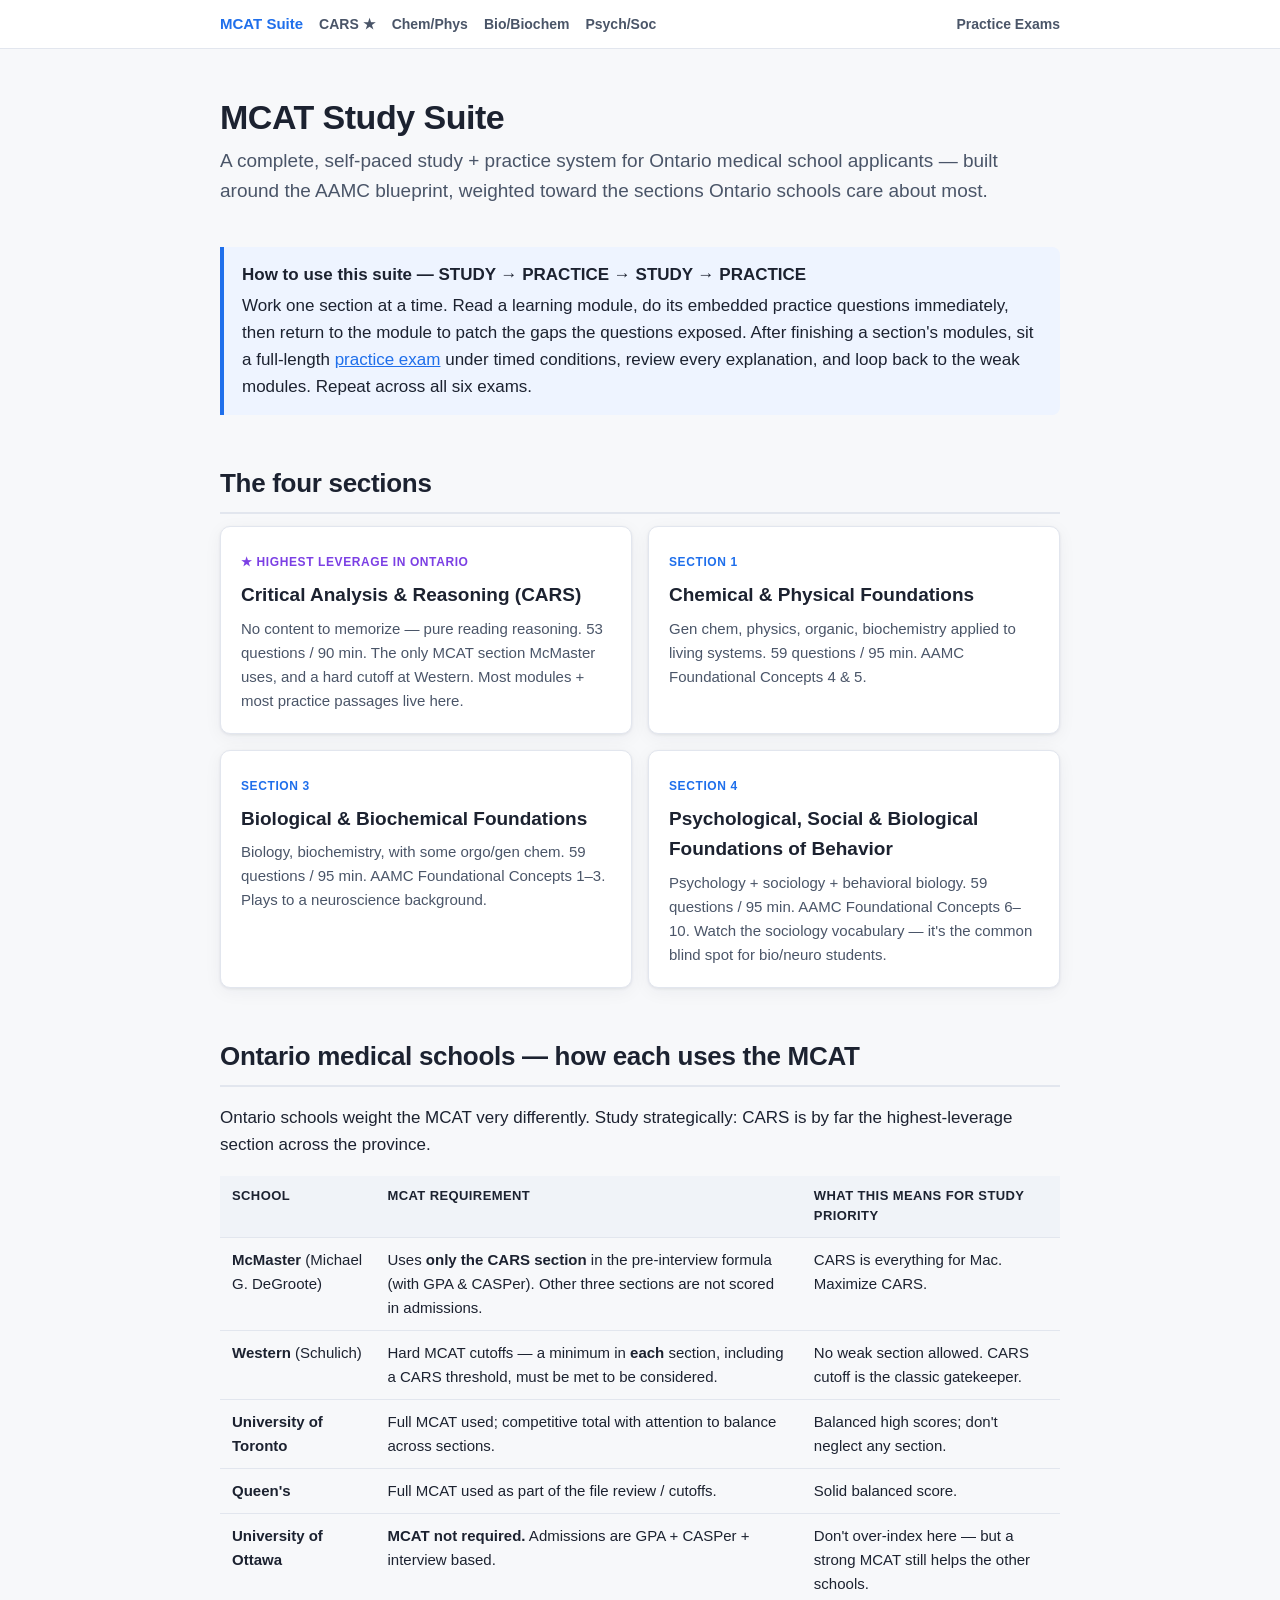
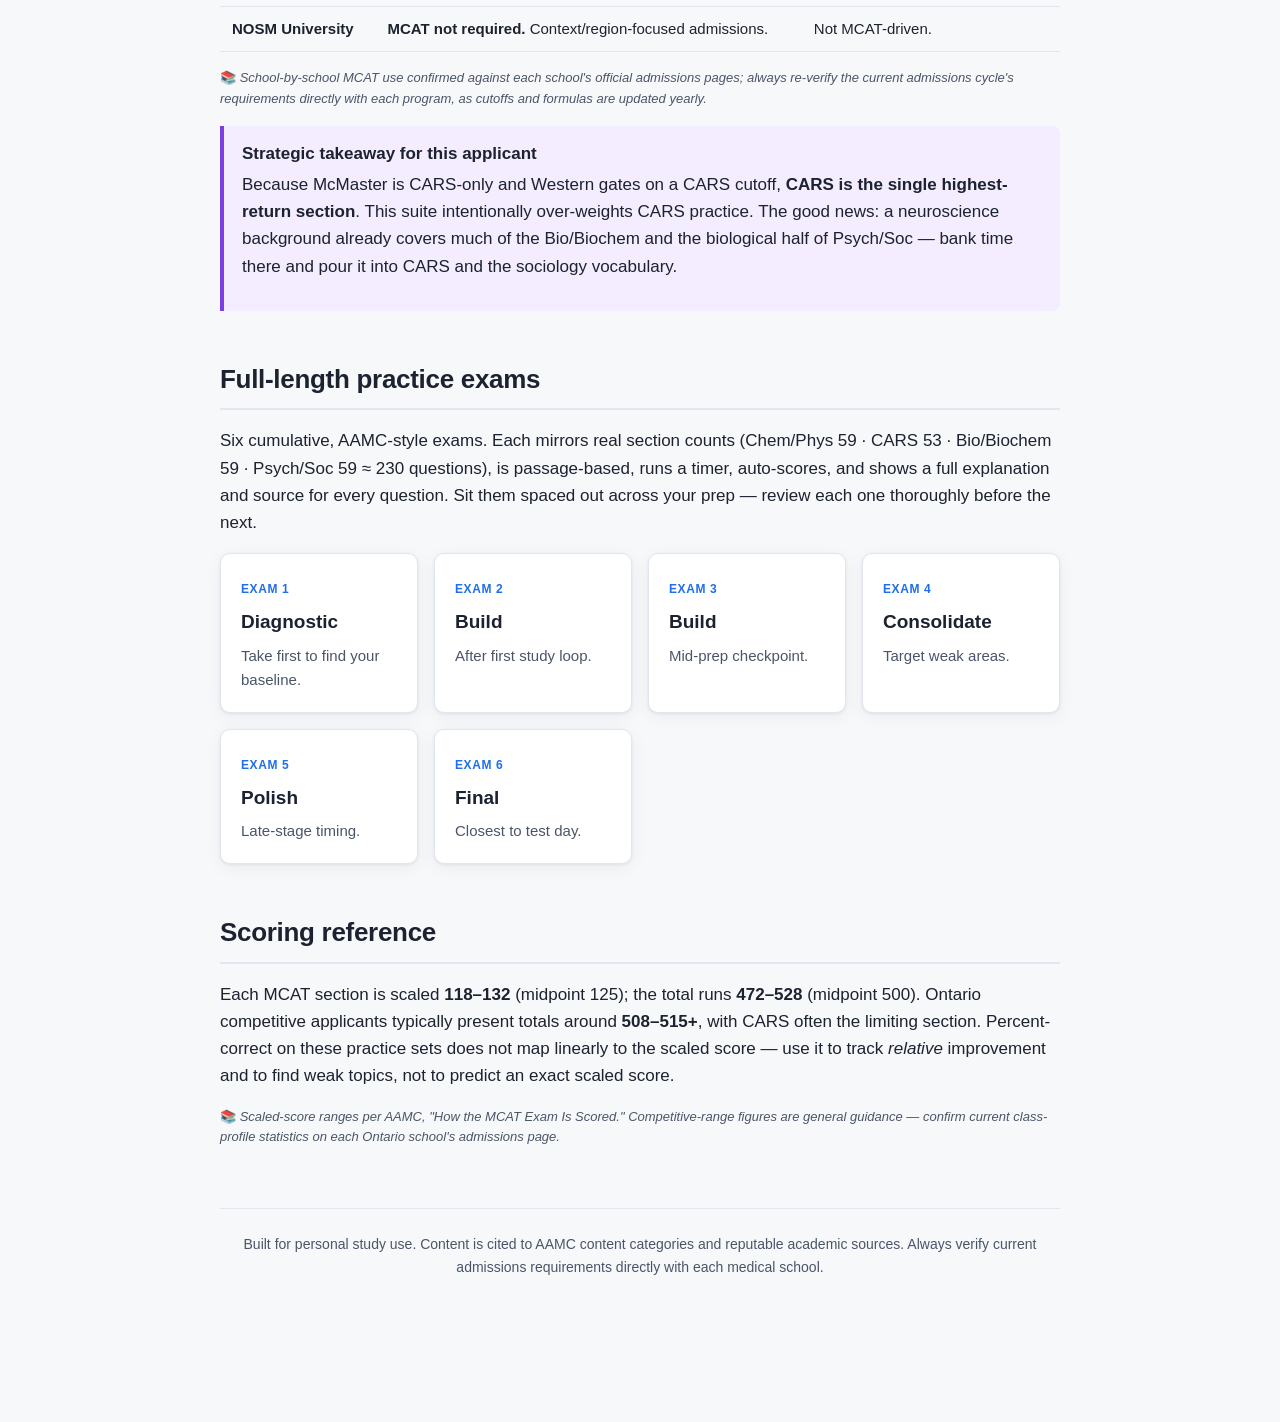
==== index.html @ 63d97868 "MCAT study suite" ====
<!DOCTYPE html>
<html lang="en">
<head>
<meta charset="utf-8">
<meta name="viewport" content="width=device-width, initial-scale=1">
<title>MCAT Study Suite — Ontario Med-School Prep</title>
<link rel="stylesheet" href="assets/style.css">
</head>
<body>

<nav class="topbar"><div class="wrap">
  <a class="home" href="index.html">MCAT Suite</a>
  <a href="study/cars.html">CARS ★</a>
  <a href="study/chemphys.html">Chem/Phys</a>
  <a href="study/biobiochem.html">Bio/Biochem</a>
  <a href="study/psychsoc.html">Psych/Soc</a>
  <span class="spacer"></span>
  <a href="#exams">Practice Exams</a>
</div></nav>

<div class="wrap">

  <header class="hero">
    <h1>MCAT Study Suite</h1>
    <p class="lede">A complete, self-paced study + practice system for Ontario medical school applicants —
    built around the AAMC blueprint, weighted toward the sections Ontario schools care about most.</p>
  </header>

  <div class="callout">
    <strong>How to use this suite — STUDY → PRACTICE → STUDY → PRACTICE</strong>
    Work one section at a time. Read a learning module, do its embedded practice questions immediately,
    then return to the module to patch the gaps the questions exposed. After finishing a section's modules,
    sit a full-length <a href="#exams">practice exam</a> under timed conditions, review every explanation,
    and loop back to the weak modules. Repeat across all six exams.
  </div>

  <h2>The four sections</h2>
  <div class="grid cols-2">
    <a class="card cars" href="study/cars.html">
      <span class="tag">★ Highest leverage in Ontario</span>
      <h3>Critical Analysis & Reasoning (CARS)</h3>
      <p>No content to memorize — pure reading reasoning. 53 questions / 90 min. The only MCAT section McMaster uses, and a hard cutoff at Western. Most modules + most practice passages live here.</p>
    </a>
    <a class="card" href="study/chemphys.html">
      <span class="tag">Section 1</span>
      <h3>Chemical & Physical Foundations</h3>
      <p>Gen chem, physics, organic, biochemistry applied to living systems. 59 questions / 95 min. AAMC Foundational Concepts 4 & 5.</p>
    </a>
    <a class="card" href="study/biobiochem.html">
      <span class="tag">Section 3</span>
      <h3>Biological & Biochemical Foundations</h3>
      <p>Biology, biochemistry, with some orgo/gen chem. 59 questions / 95 min. AAMC Foundational Concepts 1–3. Plays to a neuroscience background.</p>
    </a>
    <a class="card" href="study/psychsoc.html">
      <span class="tag">Section 4</span>
      <h3>Psychological, Social & Biological Foundations of Behavior</h3>
      <p>Psychology + sociology + behavioral biology. 59 questions / 95 min. AAMC Foundational Concepts 6–10. Watch the sociology vocabulary — it's the common blind spot for bio/neuro students.</p>
    </a>
  </div>

  <h2>Ontario medical schools — how each uses the MCAT</h2>
  <p>Ontario schools weight the MCAT very differently. Study strategically: CARS is by far the highest-leverage
  section across the province.</p>
  <table class="data">
    <thead><tr><th>School</th><th>MCAT requirement</th><th>What this means for study priority</th></tr></thead>
    <tbody>
      <tr>
        <td><strong>McMaster</strong> (Michael G. DeGroote)</td>
        <td>Uses <strong>only the CARS section</strong> in the pre-interview formula (with GPA &amp; CASPer). Other three sections are not scored in admissions.</td>
        <td>CARS is everything for Mac. Maximize CARS.</td>
      </tr>
      <tr>
        <td><strong>Western</strong> (Schulich)</td>
        <td>Hard MCAT cutoffs — a minimum in <strong>each</strong> section, including a CARS threshold, must be met to be considered.</td>
        <td>No weak section allowed. CARS cutoff is the classic gatekeeper.</td>
      </tr>
      <tr>
        <td><strong>University of Toronto</strong></td>
        <td>Full MCAT used; competitive total with attention to balance across sections.</td>
        <td>Balanced high scores; don't neglect any section.</td>
      </tr>
      <tr>
        <td><strong>Queen's</strong></td>
        <td>Full MCAT used as part of the file review / cutoffs.</td>
        <td>Solid balanced score.</td>
      </tr>
      <tr>
        <td><strong>University of Ottawa</strong></td>
        <td><strong>MCAT not required.</strong> Admissions are GPA + CASPer + interview based.</td>
        <td>Don't over-index here — but a strong MCAT still helps the other schools.</td>
      </tr>
      <tr>
        <td><strong>NOSM University</strong></td>
        <td><strong>MCAT not required.</strong> Context/region-focused admissions.</td>
        <td>Not MCAT-driven.</td>
      </tr>
    </tbody>
  </table>
  <p class="source">School-by-school MCAT use confirmed against each school's official admissions pages; always re-verify the current admissions cycle's requirements directly with each program, as cutoffs and formulas are updated yearly.</p>

  <div class="callout cars">
    <strong>Strategic takeaway for this applicant</strong>
    Because McMaster is CARS-only and Western gates on a CARS cutoff, <strong>CARS is the single highest-return
    section</strong>. This suite intentionally over-weights CARS practice. The good news: a neuroscience background
    already covers much of the Bio/Biochem and the biological half of Psych/Soc — bank time there and pour it into
    CARS and the sociology vocabulary.</p>
  </div>

  <h2 id="exams">Full-length practice exams</h2>
  <p>Six cumulative, AAMC-style exams. Each mirrors real section counts (Chem/Phys 59 · CARS 53 · Bio/Biochem 59 ·
  Psych/Soc 59 ≈ 230 questions), is passage-based, runs a timer, auto-scores, and shows a full explanation and
  source for every question. Sit them spaced out across your prep — review each one thoroughly before the next.</p>
  <div class="grid cols-4">
    <a class="card" href="practice/exam-1.html"><span class="tag">Exam 1</span><h3>Diagnostic</h3><p>Take first to find your baseline.</p></a>
    <a class="card" href="practice/exam-2.html"><span class="tag">Exam 2</span><h3>Build</h3><p>After first study loop.</p></a>
    <a class="card" href="practice/exam-3.html"><span class="tag">Exam 3</span><h3>Build</h3><p>Mid-prep checkpoint.</p></a>
    <a class="card" href="practice/exam-4.html"><span class="tag">Exam 4</span><h3>Consolidate</h3><p>Target weak areas.</p></a>
    <a class="card" href="practice/exam-5.html"><span class="tag">Exam 5</span><h3>Polish</h3><p>Late-stage timing.</p></a>
    <a class="card" href="practice/exam-6.html"><span class="tag">Exam 6</span><h3>Final</h3><p>Closest to test day.</p></a>
  </div>

  <h2>Scoring reference</h2>
  <p>Each MCAT section is scaled <strong>118–132</strong> (midpoint 125); the total runs <strong>472–528</strong>
  (midpoint 500). Ontario competitive applicants typically present totals around <strong>508–515+</strong>, with
  CARS often the limiting section. Percent-correct on these practice sets does not map linearly to the scaled score —
  use it to track <em>relative</em> improvement and to find weak topics, not to predict an exact scaled score.</p>
  <p class="source">Scaled-score ranges per AAMC, "How the MCAT Exam Is Scored." Competitive-range figures are general guidance — confirm current class-profile statistics on each Ontario school's admissions page.</p>

  <footer class="foot">
    Built for personal study use. Content is cited to AAMC content categories and reputable academic sources.
    Always verify current admissions requirements directly with each medical school.
  </footer>

</div>
</body>
</html>
---- assets/style.css ----
/* ===========================================================================
   MCAT Study Suite — shared styles
   Clean, readable, print-friendly. No external dependencies.
   =========================================================================== */

:root {
  --bg: #f7f8fa;
  --panel: #ffffff;
  --ink: #1c2230;
  --ink-soft: #4a5568;
  --line: #e2e6ee;
  --brand: #1f6feb;
  --brand-dark: #14478f;
  --good: #1a7f47;
  --good-bg: #e7f6ec;
  --bad: #b42318;
  --bad-bg: #fdeceb;
  --warn: #8a6d1f;
  --warn-bg: #fdf6e3;
  --cars: #7b3fe4;     /* CARS accent — the priority section */
  --radius: 10px;
  --shadow: 0 1px 3px rgba(20,30,50,.08), 0 4px 18px rgba(20,30,50,.05);
  --maxw: 880px;
}

* { box-sizing: border-box; }

html { scroll-behavior: smooth; }

body {
  margin: 0;
  font-family: -apple-system, BlinkMacSystemFont, "Segoe UI", Roboto, Helvetica, Arial, sans-serif;
  color: var(--ink);
  background: var(--bg);
  line-height: 1.6;
  font-size: 17px;
}

.wrap { max-width: var(--maxw); margin: 0 auto; padding: 0 20px 120px; }

/* ---- top bar ------------------------------------------------------------ */
.topbar {
  position: sticky; top: 0; z-index: 50;
  background: rgba(255,255,255,.92);
  backdrop-filter: saturate(180%) blur(8px);
  border-bottom: 1px solid var(--line);
}
.topbar .wrap { padding-top: 12px; padding-bottom: 12px; display: flex; align-items: center; gap: 16px; flex-wrap: wrap; }
.topbar a { color: var(--ink-soft); text-decoration: none; font-size: 14px; font-weight: 600; }
.topbar a:hover { color: var(--brand); }
.topbar .home { color: var(--brand); font-weight: 800; font-size: 15px; }
.topbar .spacer { flex: 1; }

/* ---- hero / headings ---------------------------------------------------- */
header.hero { padding: 48px 0 24px; }
header.hero h1 { font-size: 34px; line-height: 1.2; margin: 0 0 8px; letter-spacing: -.5px; }
header.hero p.lede { font-size: 19px; color: var(--ink-soft); margin: 0; }

h2 { font-size: 26px; margin: 48px 0 12px; letter-spacing: -.3px; padding-bottom: 8px; border-bottom: 2px solid var(--line); }
h3 { font-size: 20px; margin: 30px 0 8px; }
h4 { font-size: 17px; margin: 20px 0 6px; color: var(--ink-soft); text-transform: uppercase; letter-spacing: .5px; font-weight: 700; }

p, li { color: var(--ink); }
a { color: var(--brand); }
small, .muted { color: var(--ink-soft); }

/* ---- cards / panels ----------------------------------------------------- */
.panel {
  background: var(--panel);
  border: 1px solid var(--line);
  border-radius: var(--radius);
  padding: 22px 24px;
  margin: 18px 0;
  box-shadow: var(--shadow);
}
.grid { display: grid; gap: 16px; }
.grid.cols-2 { grid-template-columns: repeat(2, 1fr); }
.grid.cols-4 { grid-template-columns: repeat(4, 1fr); }
@media (max-width: 760px){ .grid.cols-2, .grid.cols-4 { grid-template-columns: 1fr; } }

.card {
  display: block; background: var(--panel); border: 1px solid var(--line);
  border-radius: var(--radius); padding: 20px; text-decoration: none; color: inherit;
  box-shadow: var(--shadow); transition: transform .12s ease, box-shadow .12s ease, border-color .12s;
}
.card:hover { transform: translateY(-2px); box-shadow: 0 6px 22px rgba(20,30,50,.12); border-color: var(--brand); }
.card .tag { font-size: 12px; font-weight: 800; text-transform: uppercase; letter-spacing: .6px; color: var(--brand); }
.card.cars .tag { color: var(--cars); }
.card h3 { margin: 6px 0; font-size: 19px; }
.card p { margin: 0; color: var(--ink-soft); font-size: 15px; }

/* ---- callouts ----------------------------------------------------------- */
.callout { border-left: 4px solid var(--brand); background: #eef4ff; padding: 14px 18px; border-radius: 0 8px 8px 0; margin: 16px 0; }
.callout.cars { border-color: var(--cars); background: #f3edff; }
.callout.warn { border-color: var(--warn); background: var(--warn-bg); }
.callout.good { border-color: var(--good); background: var(--good-bg); }
.callout > strong:first-child { display: block; margin-bottom: 4px; }

.source { font-size: 13px; color: var(--ink-soft); font-style: italic; }
.source::before { content: "📚 "; font-style: normal; }

/* pill badges */
.pill { display: inline-block; font-size: 12px; font-weight: 700; padding: 2px 10px; border-radius: 999px; background: #eef1f6; color: var(--ink-soft); margin: 0 4px 4px 0; }
.pill.cars { background: #f3edff; color: var(--cars); }
.pill.hard { background: var(--bad-bg); color: var(--bad); }
.pill.med { background: var(--warn-bg); color: var(--warn); }
.pill.easy { background: var(--good-bg); color: var(--good); }

table.data { width: 100%; border-collapse: collapse; margin: 16px 0; font-size: 15px; }
table.data th, table.data td { text-align: left; padding: 10px 12px; border-bottom: 1px solid var(--line); vertical-align: top; }
table.data th { background: #f0f3f8; font-size: 13px; text-transform: uppercase; letter-spacing: .4px; }

/* =====================  QUIZ ENGINE STYLES  ============================== */
.quiz { margin: 24px 0; }
.quiz-toolbar {
  display: flex; align-items: center; gap: 12px; flex-wrap: wrap;
  background: var(--panel); border: 1px solid var(--line); border-radius: var(--radius);
  padding: 12px 16px; margin-bottom: 16px; position: sticky; top: 52px; z-index: 20; box-shadow: var(--shadow);
}
.quiz-toolbar .score { font-weight: 800; font-size: 16px; }
.quiz-toolbar .timer { font-variant-numeric: tabular-nums; font-weight: 700; color: var(--brand-dark); }
.quiz-toolbar .spacer { flex: 1; }

.passage {
  background: #fffef7; border: 1px solid #ece4c7; border-radius: var(--radius);
  padding: 18px 22px; margin: 22px 0 10px; box-shadow: var(--shadow);
}
.passage .passage-label { font-size: 12px; font-weight: 800; text-transform: uppercase; letter-spacing: .6px; color: var(--warn); margin-bottom: 6px; }
.passage p { margin: 0 0 12px; }

.q { background: var(--panel); border: 1px solid var(--line); border-radius: var(--radius); padding: 18px 20px; margin: 14px 0; box-shadow: var(--shadow); }
.q .q-head { display: flex; gap: 10px; align-items: baseline; }
.q .q-num { font-weight: 800; color: var(--brand); min-width: 42px; }
.q .q-stem { font-weight: 600; margin: 0 0 12px; }
.q .q-meta { margin: 0 0 12px; }

.opt { display: flex; gap: 10px; align-items: flex-start; padding: 10px 12px; border: 1.5px solid var(--line); border-radius: 8px; margin: 7px 0; cursor: pointer; transition: background .1s, border-color .1s; }
.opt:hover { border-color: var(--brand); background: #f5f9ff; }
.opt input { margin-top: 4px; }
.opt .letter { font-weight: 800; margin-right: 4px; }
.opt.correct { border-color: var(--good); background: var(--good-bg); }
.opt.incorrect { border-color: var(--bad); background: var(--bad-bg); }
.opt.locked { cursor: default; }
.opt.locked:hover { background: inherit; }

.explain { margin-top: 12px; border-top: 1px dashed var(--line); padding-top: 12px; display: none; }
.explain.show { display: block; }
.explain .verdict { font-weight: 800; margin-bottom: 6px; }
.explain .verdict.right { color: var(--good); }
.explain .verdict.wrong { color: var(--bad); }
.explain .rationale { margin: 4px 0; font-size: 15px; }
.explain .rationale .ltr { font-weight: 800; }

.btn {
  display: inline-block; background: var(--brand); color: #fff; border: none; border-radius: 8px;
  padding: 9px 16px; font-size: 15px; font-weight: 700; cursor: pointer; text-decoration: none; transition: background .12s;
}
.btn:hover { background: var(--brand-dark); }
.btn.ghost { background: transparent; color: var(--brand); border: 1.5px solid var(--brand); }
.btn.ghost:hover { background: #eef4ff; }
.btn.small { padding: 6px 12px; font-size: 13px; }
.btn:disabled { opacity: .5; cursor: default; }

.result-banner { display: none; background: var(--panel); border: 2px solid var(--brand); border-radius: var(--radius); padding: 20px 24px; margin: 20px 0; box-shadow: var(--shadow); }
.result-banner.show { display: block; }
.result-banner h3 { margin-top: 0; }
.result-banner .big { font-size: 40px; font-weight: 800; color: var(--brand); }

.toc { columns: 2; column-gap: 32px; }
.toc a { display: block; padding: 4px 0; }
@media (max-width: 600px){ .toc { columns: 1; } }

footer.foot { border-top: 1px solid var(--line); margin-top: 60px; padding: 24px 0; color: var(--ink-soft); font-size: 14px; text-align: center; }

@media print {
  .topbar, .quiz-toolbar, .btn { display: none !important; }
  .explain { display: block !important; }
  body { font-size: 12px; }
}
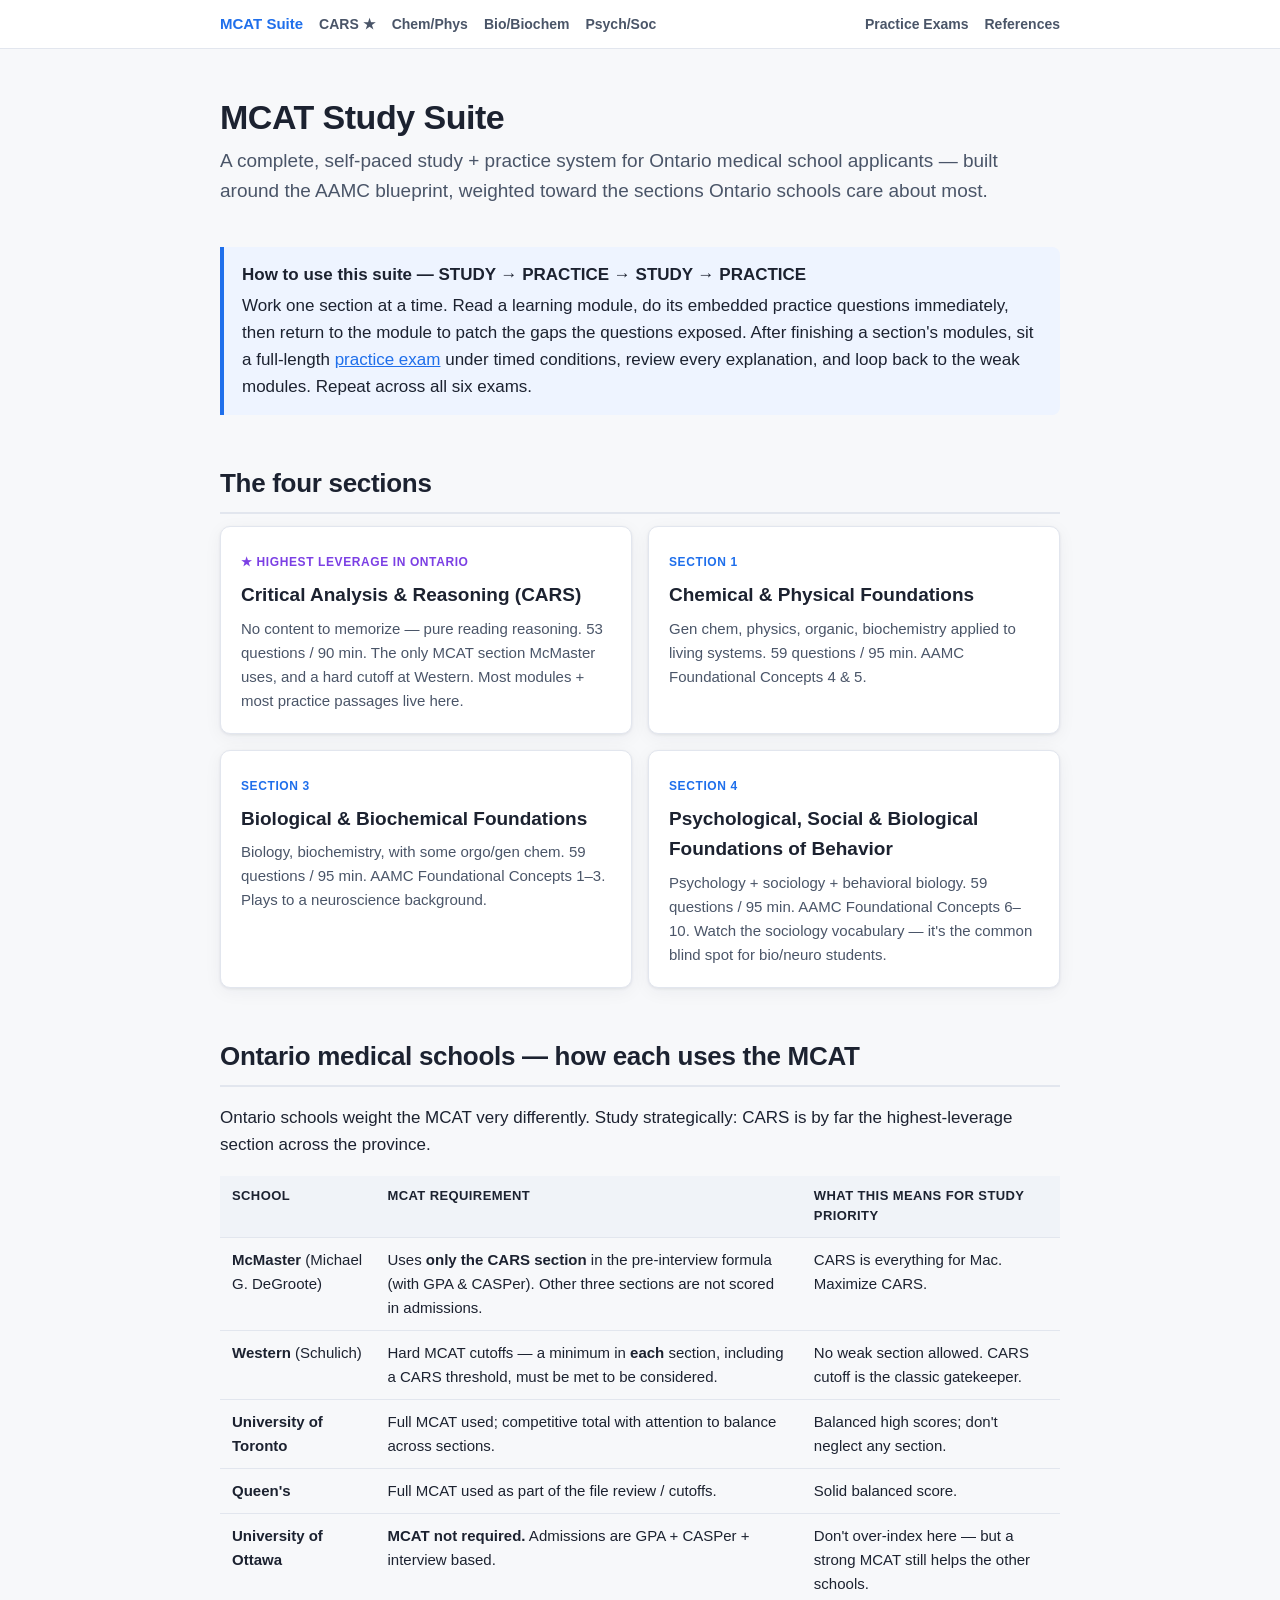
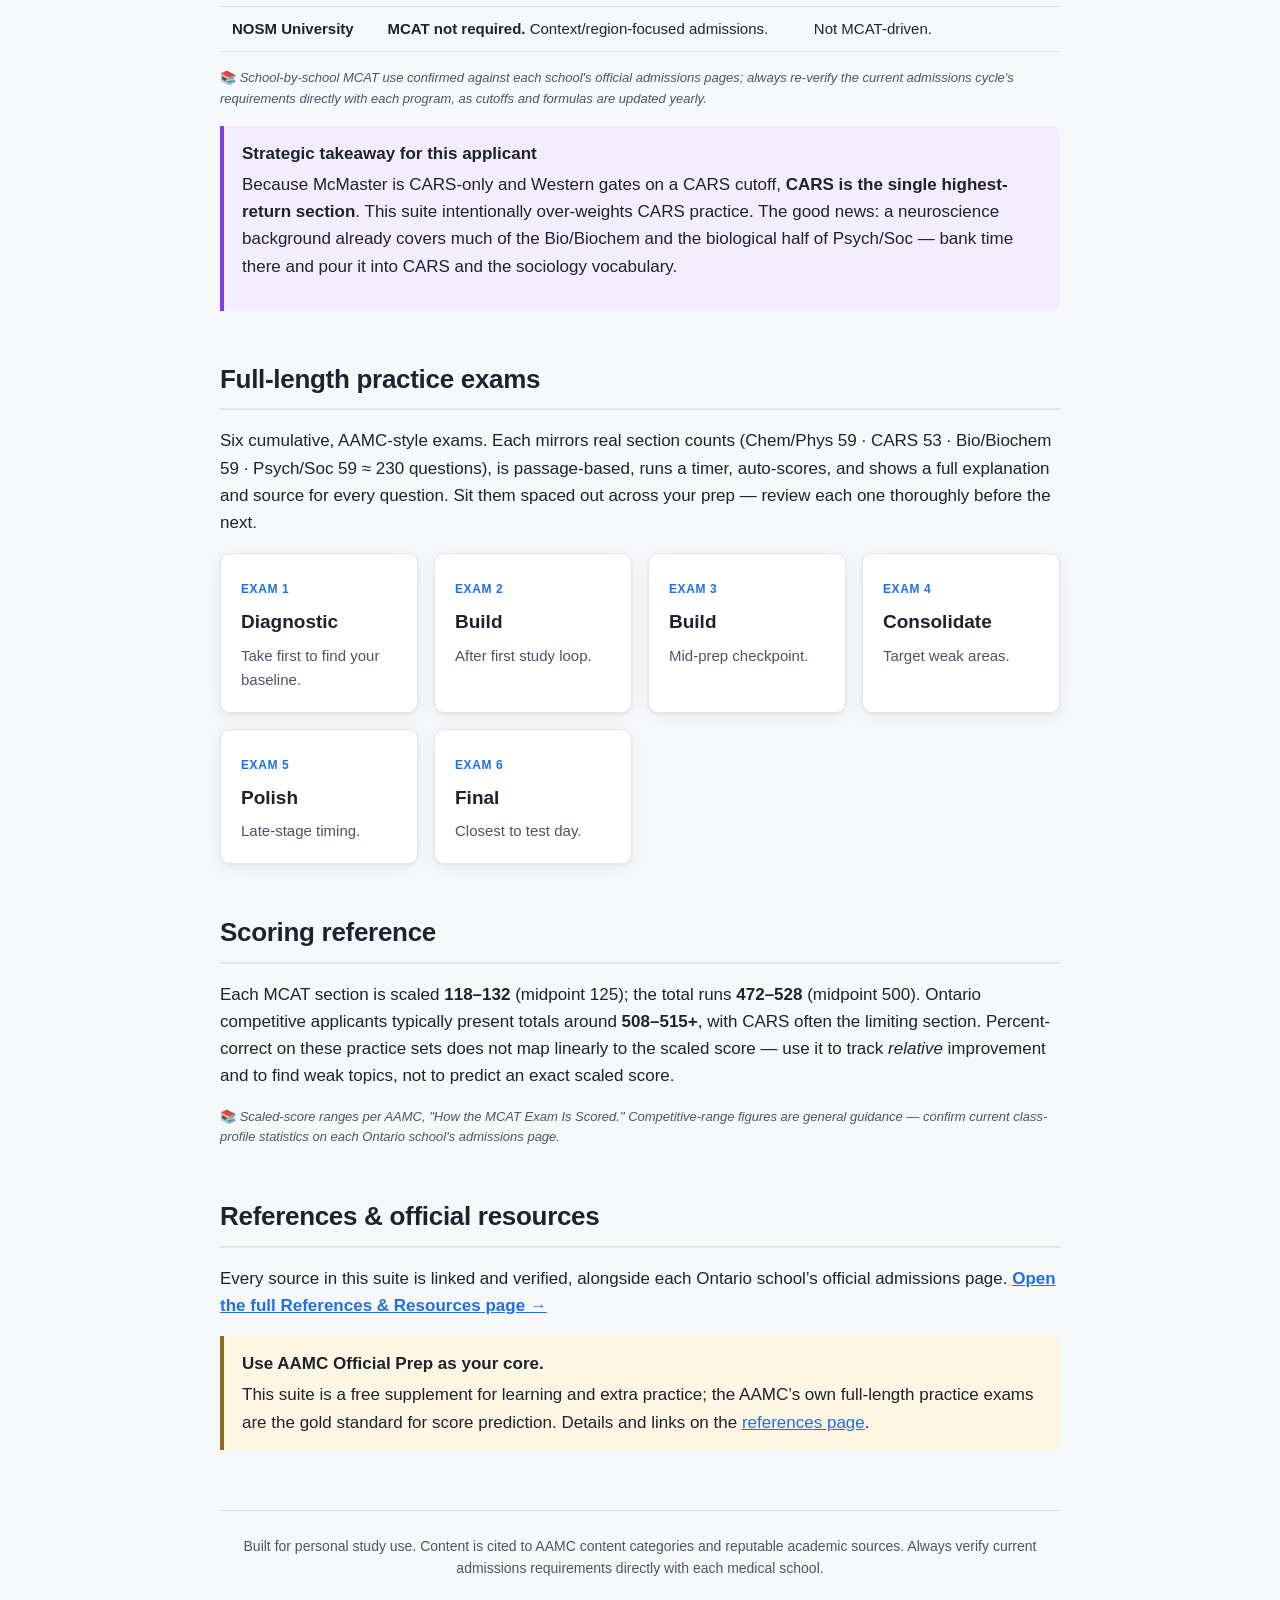
==== commit 6ed324f0: "Add verified references page; link from hub" ====
--- a/index.html
+++ b/index.html
@@ -16,6 +16,7 @@
   <a href="study/psychsoc.html">Psych/Soc</a>
   <span class="spacer"></span>
   <a href="#exams">Practice Exams</a>
+  <a href="study/references.html">References</a>
 </div></nav>
 
 <div class="wrap">
@@ -126,6 +127,10 @@
   use it to track <em>relative</em> improvement and to find weak topics, not to predict an exact scaled score.</p>
   <p class="source">Scaled-score ranges per AAMC, "How the MCAT Exam Is Scored." Competitive-range figures are general guidance — confirm current class-profile statistics on each Ontario school's admissions page.</p>
 
+  <h2>References &amp; official resources</h2>
+  <p>Every source in this suite is linked and verified, alongside each Ontario school’s official admissions page. <a href="study/references.html"><strong>Open the full References &amp; Resources page &rarr;</strong></a></p>
+  <div class="callout warn"><strong>Use AAMC Official Prep as your core.</strong> This suite is a free supplement for learning and extra practice; the AAMC’s own full-length practice exams are the gold standard for score prediction. Details and links on the <a href="study/references.html">references page</a>.</div>
+
   <footer class="foot">
     Built for personal study use. Content is cited to AAMC content categories and reputable academic sources.
     Always verify current admissions requirements directly with each medical school.
